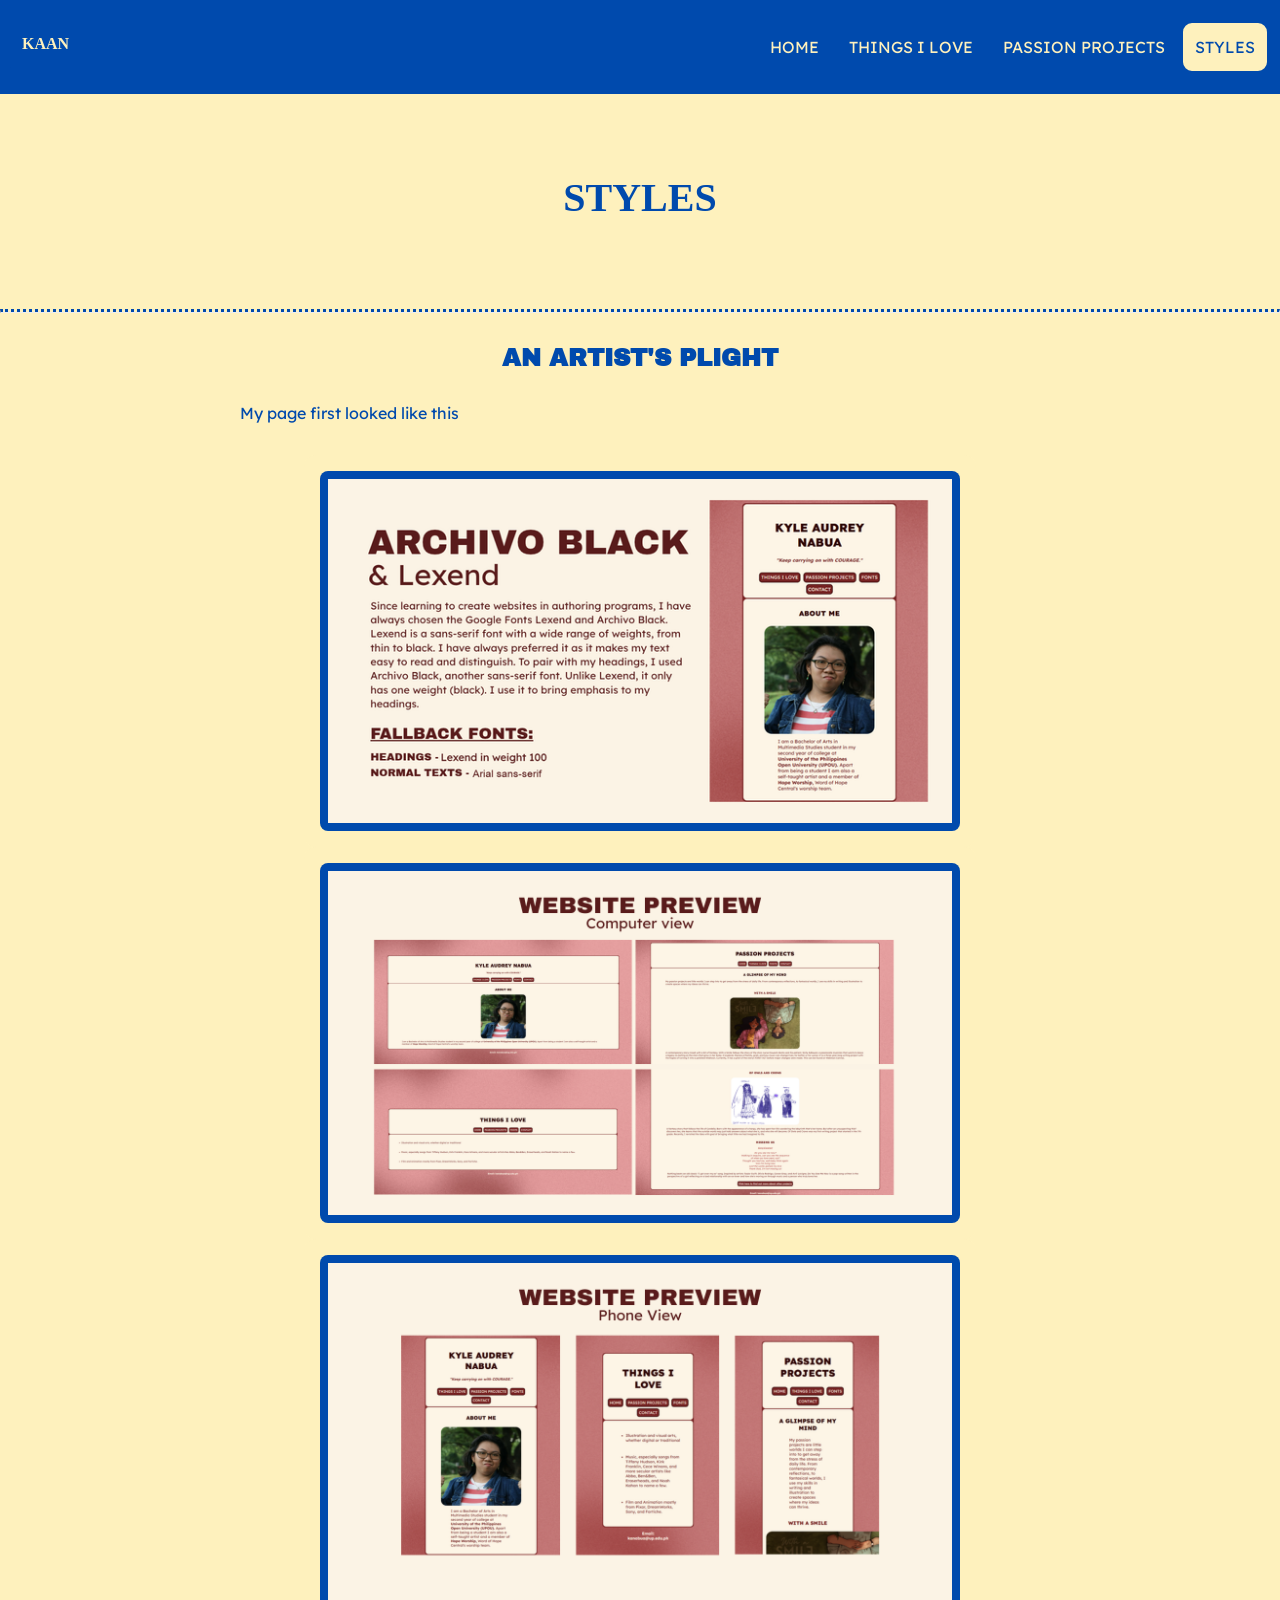
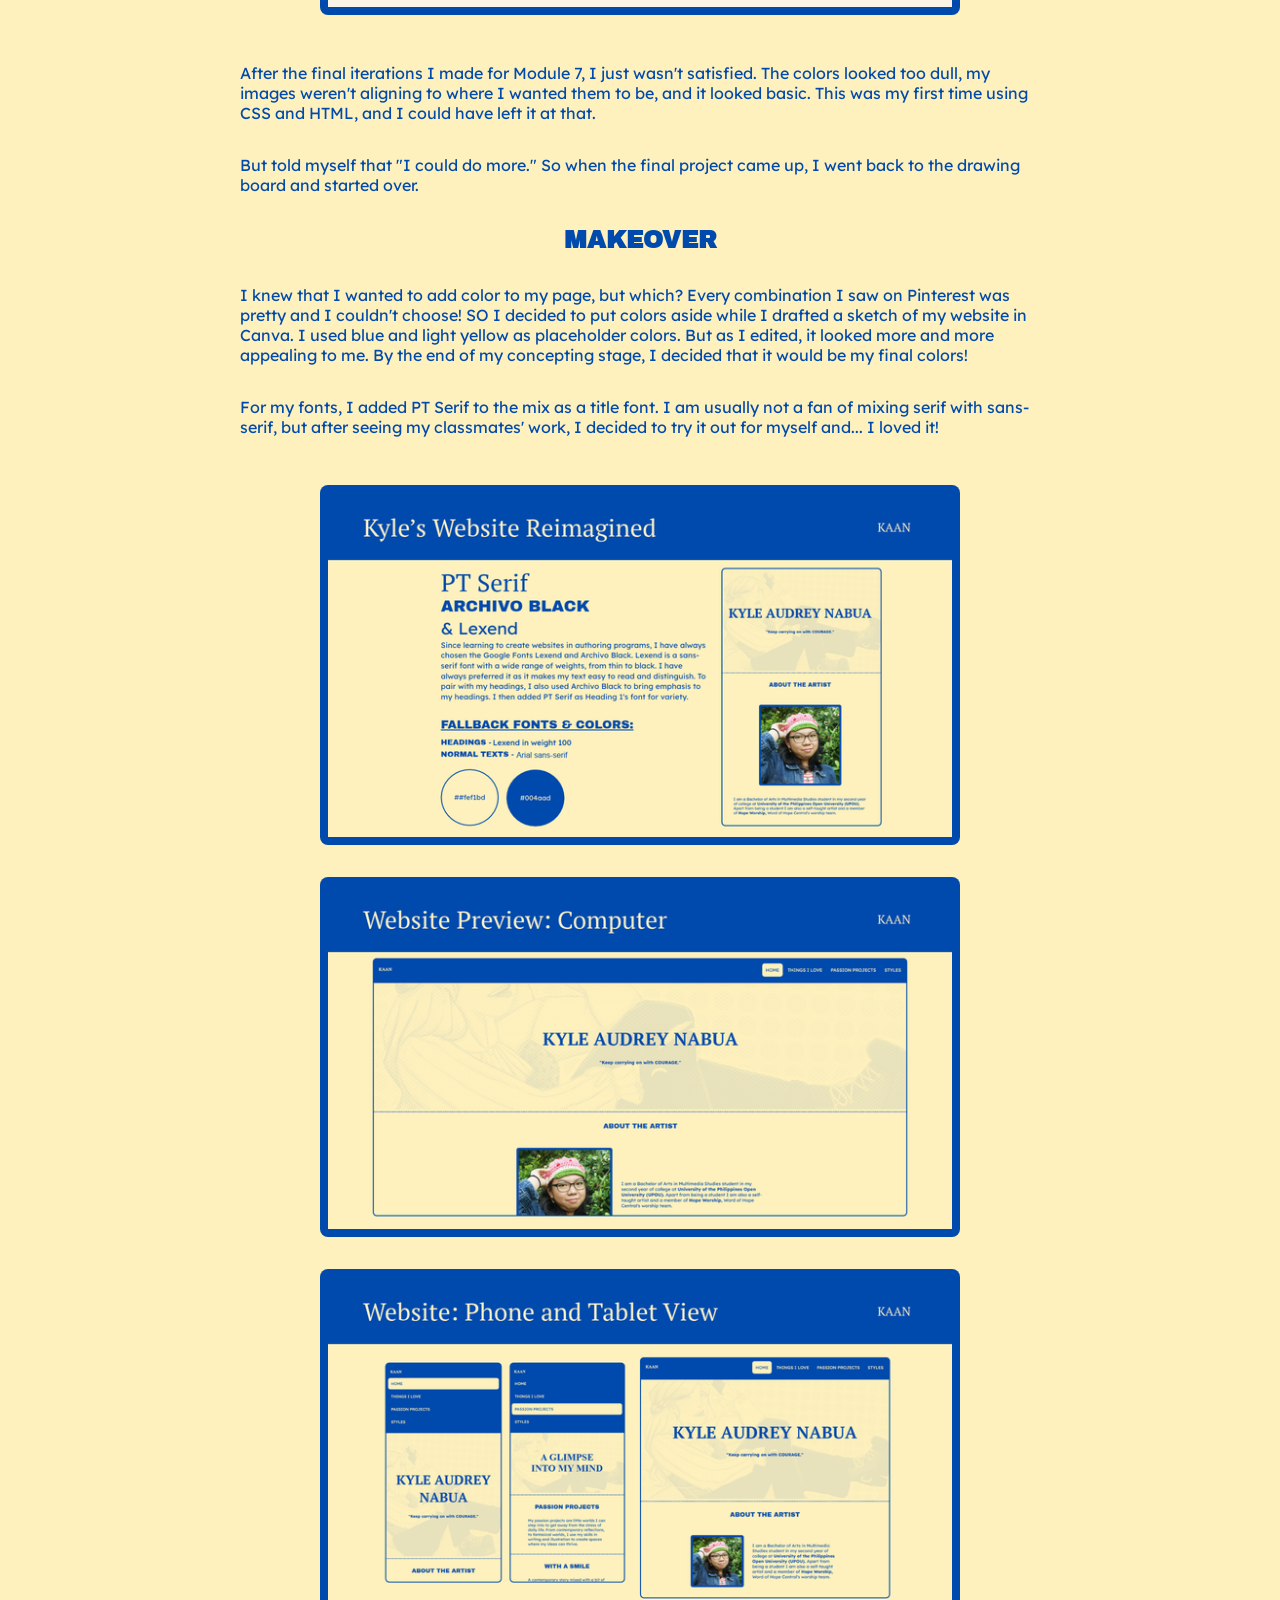
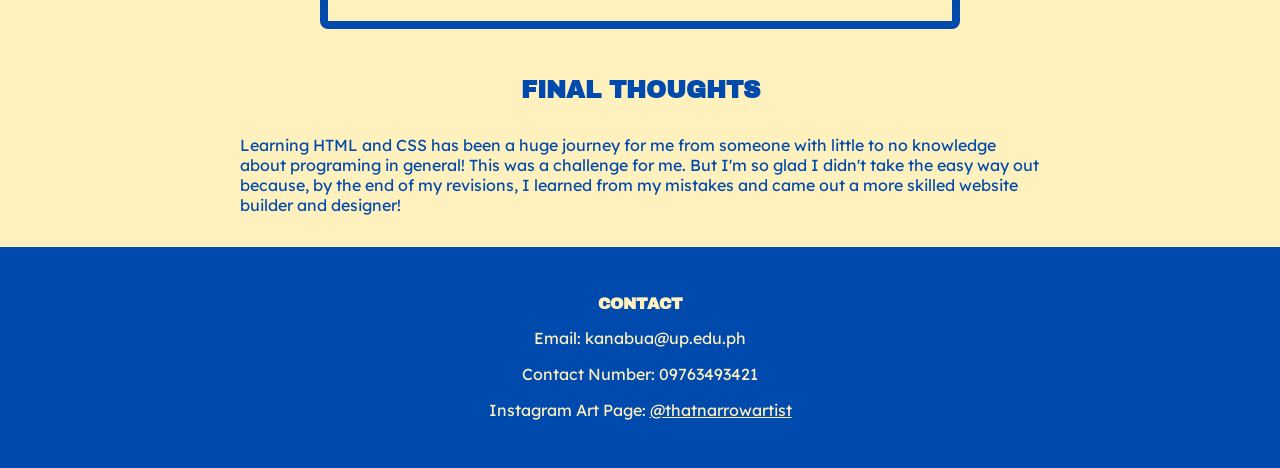
==== fontsused.html @ de3a5d7f "Add files via upload" ====
<!DOCTYPE html>
<html lang="en">

<!-- MAIN BANNER AREA -->

<head>
 <meta charset="UTF-8">
  <title>HOME</title>
<link rel="stylesheet" href="https://fonts.googleapis.com/css?family=Lexend">
<link rel="preconnect" href="https://fonts.googleapis.com">
<link rel="preconnect" href="https://fonts.gstatic.com" crossorigin>
<link href="https://fonts.googleapis.com/css2?family=Archivo+Black&family=Lexend:wght@100..900&display=swap" rel="stylesheet">
</head>

<!-- BUTTONS -->
<body>
  <div class = header>
   <a class = logo><b>KAAN</b></a>
   <div class="header-right">
     <a class=heading href="index.html">HOME</a>
     <a class=heading href="thingsilove.html">THINGS I LOVE</a>
     <a class=heading href="passionprojects.html">PASSION PROJECTS</a>
     <a class=active href="fontsused.html">STYLES</a>
   </div>
  </div>

<!-- BUTTONS -->
<div class = decoration>
<h1 id = styles><b>STYLES</b></h1>
</div>
<hr>


<link rel="stylesheet" href="mystyles.css">

<!-- FONTS USED-->
  <main>
 
    <h2>AN ARTIST'S PLIGHT</h2>
    <p>My page first looked like this</p>
    <div class = container3>
    <div><img src="OLD1.png" alt="OLD WEBSITE" height="450" width="270"></div>
    <div><img src="OLD2.png" alt="OLD WEBSITE" height="450" width="270"></div>
    <div><img src="OLD3.png" alt="POLD WEBSITE" height="450" width="270"></div>
    </div>
    <p>After the final iterations I made for Module 7, I just wasn't satisfied. The colors looked too dull, 
      my images weren't aligning to where I wanted them to be, and it looked basic. This was my first time using
      CSS and HTML, and I could have left it at that.</p>

    <p>But told myself that "I could do more." So when the final project came up, I went back to
      the drawing board and started over.</p>
   
    <h2>MAKEOVER</h2>
    <p>I knew that I wanted to add color to my page, but which? Every combination I saw on Pinterest was pretty and I couldn't choose!
      SO I decided to put colors aside while I drafted a sketch of my website in Canva. I used blue and light yellow as placeholder
      colors. But as I edited, it looked more and more appealing to me. By the end of my concepting stage, I decided that it would be my final colors!
    </p>
    <p>For my fonts, I added PT Serif to the mix as a title font. I am usually not a fan of mixing serif with sans-serif, but after seeing my classmates'
      work, I decided to try it out for myself and... I loved it!
    <div class = container3>
     <div><img src="NEW1.png" alt="NEW WEBSITE" height="450" width="270"></div>
     <div><img src="NEW2.png" alt="NEW WEBSITE" height="450" width="270"></div>
     <div><img src="NEW3.png" alt="NEW WEBSITE" height="450" width="270"></div>
    </div>

    <h2>FINAL THOUGHTS</h2>
      <p>Learning HTML and CSS has been a huge journey for me from someone with little to no knowledge about programing in general!
        This was a challenge for me. But I'm so glad I didn't take the easy way out because, by the end of my revisions, I learned from my
        mistakes and came out a more skilled website builder and designer! 
    </p>
  <footer>
  <div class = footer>
   <h3 class = foot><b>CONTACT</b></h3>
    <p class = foot>Email: kanabua@up.edu.ph</p>
    <p class = foot>Contact Number: 09763493421</p>
    <p class = foot>Instagram Art Page: <a href="https://www.instagram.com/thatnarrowartist/">@thatnarrowartist</a></p>
  </div>
</footer>

  </main>
  </body>
<!-- FOOTER -->

</html>
---- mystyles.css ----
/*Main styles*/

/*HEADER*/

 * {box-sizing: border-box;}

   body{
    background-color:#fef1bd;
    background-repeat: no-repeat;
    background-position: center;
    background-attachment: fixed;
    background-size: cover;
    margin: 0;
    font-family: "Lexend", sans-serif;
   }

.header {
  overflow: hidden;
  background-color: #004aad;
  padding: 20px 10px;
}


.header a {
  float: left;
  color:  #fef1bd;
  text-align: center;
  padding: 0.75rem;
  text-decoration: none;
  font-size: 1rem; 
  line-height: 1.5rem;
  border-radius: 0.03rem;
}

.logo {
  font-family: "PT Serif", serif;
  background-color: #004aad;
  font-size: 1rem;
}

.header a.active {
  background-color: #fef1bd;
  border: solid;
  color: #004aad;
  border-radius: 0.75rem;
}

.header-right {
  float: right;
  transition-duration: 0.4s;
  cursor: pointer;
}

.heading{
  border: solid;
  border-radius: 0.75rem;
  border-color: #004aad;
  color: #004aad;
}

.heading:hover {
  background-color: #fef1bd;
  border: solid;
  border-radius: 0.75rem;
  border-color: #004aad;
  color: #004aad;
  transition-duration: 0.4s;
  cursor: pointer;
}


/*FOOTER*/
 * {box-sizing: border-box;}

 .footer {
  overflow: hidden;
  background-color: #004aad;
  padding: 2rem;
}
.foot {
  margin: 1rem;
  color:  #fef1bd;
  text-align: center;
  text-decoration: none;
  font-size: 1rem; 
}

@media screen and (max-width: 768px){
     body{
    background-color: #fef1bd;
    background-repeat: no-repeat;
    background-position: center;
    background-attachment: fixed;
    background-size: cover;
    margin: 0;
    font-family: "Lexend", sans-serif;
   }
  .header a {
    float: none;
    display: block;
    text-align: left;
  }
  
  .header-right {
    float: none;
  }
}


/*💗🔥MAIN SHENANIGANS */

/*BUTTONS PART 0*/
.bodybutton{
  overflow: hidden;
  background-color: #fef1bd;
  padding: 1rem;
  margin: 1rem;
  display: flex;
  justify-content: center;
  align-items: center;  


}
.button{
  background-color: #004aad;
  color: #fef1bd;
  padding: 1rem;
  border: solid;
  border-radius: 0.75rem;
  text-align: center;
  text-decoration: none;
  font-size: 1rem; 
  font-family: "Lexend", sans-serif;
  transition-duration: 0.4s;
  cursor: pointer;
  
}
.button:hover {
  transition-duration: 0.4s;
  cursor: pointer;
  background-color: #fef1bd;
  border: solid;
  border-color: #004aad;
  color: #004aad;
}


/*PART 1*/

h1{
  color: #004aad;
  font-family: "PT Serif", serif;
  text-align: center;
  margin-top: 10rem;
}
#love{
  margin: 5rem;
  font-size: 2.5rem;
}

#mind{
  margin: 5rem;
  font-size: 2.5rem;
}

#styles{
  margin: 5rem;
  font-size: 2.5rem;
}

#name {
  font-size: 4rem;
}

#quote{
  color: #004aad;
  text-align: center;
  margin-bottom: 10rem;
}
#intro{
  margin: 1rem;
}
#lyrics{
  color: #fef1bd;
  text-align: left;
  margin: 1rem;
}


hr{
  border-top: 0.15rem dotted;
  color: #004aad;
}
/*PART 2*/
h2{
  color: #004aad;
  font-family: "Archivo Black", sans-serif;
  text-align: center;
  margin: 2rem;
}
h3{
  color: #004aad;
  font-family: "Archivo Black", sans-serif;
  text-align: center;
}

/*PART 3*/
p{
  margin-left: 13rem;
  margin-right: 10rem;
  margin-top: 2rem;
  margin-bottom: 2rem;
  color: #004aad;
}
a{
  color: #fef1bd;
}

/*💗FLEX CONTAINERS*/


.container{
  display: flex;
  overflow: hidden;
  background-color: #fef1bd;
  padding: 1rem;
  margin: 1rem;
  justify-content: center;
  align-items: center;  
}/*Main styles*/

/*HEADER*/

 * {box-sizing: border-box;}

   body{
    background-color:#fef1bd;
    background-repeat: no-repeat;
    background-position: center;
    background-attachment: fixed;
    background-size: cover;
    margin: 0;
    font-family: "Lexend", sans-serif;
   }

.header {
  overflow: hidden;
  background-color: #004aad;
  padding: 20px 10px;
}


.header a {
  float: left;
  color:  #fef1bd;
  text-align: center;
  padding: 0.75rem;
  text-decoration: none;
  font-size: 1rem; 
  line-height: 1.5rem;
  border-radius: 0.03rem;
}

.logo {
  font-family: "PT Serif", serif;
  background-color: #004aad;
  font-size: 1rem;
}

.header a.active {
  background-color: #fef1bd;
  border: solid;
  color: #004aad;
  border-radius: 0.75rem;
}

.header-right {
  float: right;
  transition-duration: 0.4s;
  cursor: pointer;
}

.heading{
  border: solid;
  border-radius: 0.75rem;
  border-color: #004aad;
  color: #004aad;
}

.heading:hover {
  background-color: #fef1bd;
  border: solid;
  border-radius: 0.75rem;
  border-color: #004aad;
  color: #004aad;
  transition-duration: 0.4s;
  cursor: pointer;
}


/*FOOTER*/
 * {box-sizing: border-box;}

 .footer {
  color:#fef1bd;
  overflow: hidden;
  background-color: #004aad;
  padding: 2rem;
}
.foot {
  margin: 1rem;
  color:  #fef1bd;
  text-align: center;
  text-decoration: none;
  font-size: 1rem; 
}


@media screen and (max-width: 768px){
     body{
    background-color: #fef1bd;
    background-repeat: no-repeat;
    background-position: center;
    background-attachment: fixed;
    background-size: cover;
    margin: 0;
    font-family: "Lexend", sans-serif;
   }
  .header a {
    float: none;
    display: block;
    text-align: left;
  }
  
  .header-right {
    float: none;
  }
}


/*✨TITLE HEADERS*/
.decoration {
    display: flex;
    flex-direction: column;
    background-image: url(BG.PNG);
    background-repeat: no-repeat;
    background-position: center;
    background-attachment:scroll;
    background-size: cover;
    margin: auto;
}

/*💗🔥MAIN SHENANIGANS */

/*BUTTONS PART 0*/
.bodybutton{
  overflow: hidden;
  background-color: #fef1bd;
  padding: 1rem;
  margin: 1rem;
  display: flex;
  justify-content: center;
  align-items: center;  


}
.button{
  background-color: #004aad;
  color: #fef1bd;
  padding: 1rem;
  border: solid;
  border-radius: 0.75rem;
  text-align: center;
  text-decoration: none;
  font-size: 1rem; 
  font-family: "Lexend", sans-serif;
  transition-duration: 0.4s;
  cursor: pointer;
  
}
.button:hover {
  transition-duration: 0.4s;
  cursor: pointer;
  background-color: #fef1bd;
  border: solid;
  border-color: #004aad;
  color: #004aad;
}


/*PART 1*/

h1{
  color: #004aad;
  font-family: "PT Serif", serif;
  text-align: center;
  font-weight: 1000;
  margin-top: 10rem;
}
#love{
  margin: 5rem;
  font-size: 2.5rem;
}

#mind{
  margin: 5rem;
  font-size: 2.5rem;
}

#styles{
  margin: 5rem;
  font-size: 2.5rem;
}

#name {
  font-size: 4rem;
  font-weight: 1000;
  margin-bottom: 0.10rem;
}

#quote{
  color: #004aad;
  font-weight: 750;
  text-align: center;
  margin-bottom: 10rem;
}
#intro{
  margin: 1rem;
}


#facts{
  margin: 1rem;
  text-align: left;
}


li{
  margin-left: 2rem;
  color:#004aad;
  font-family: "Lexend", sans-serif;

}

hr{
  border-top: 0.20rem dotted;
  color: #004aad;
}
/*PART 2*/
h2{
  color: #004aad;
  font-family: "Archivo Black", sans-serif;
  text-align: center;
  margin: 2rem;
}
h3{
  color: #004aad;
  font-family: "Archivo Black", sans-serif;
  text-align: center;
}

/*PART 3*/
p{
  margin-left: 30rem;
  margin-right: 30rem;
  margin-top: 2rem;
  margin-bottom: 1rem;
  color: #004aad;
}


/*💗FLEX CONTAINERS*/


.container{
  display: flex;
  overflow: hidden;
  background-color: #fef1bd;
  padding-left: 30rem;
  padding-right: 30rem;
  justify-content: center;
  align-items: center;  
}
.container div {
  background-color: #fef1bd;
  border-radius: 0.75rem;
  justify-content: center;
  font-size: 1rem; 
  font-family: "Lexend", sans-serif;
  width: auto;
  height: auto;
}

.container2{
  overflow: hidden;
  background-color: #fef1bd;
  padding-left: 20rem;
  padding-right: 20rem;
  margin: 1rem;
  display: flex;
  justify-content: center;
  align-items: center;  
}
.container2 div {
  background-color: #004aad;
  color: #fef1bd;
  margin-left: 1rem;
  margin-right: 1rem;
  border: solid;
  border-radius: 0.75rem;
  justify-content: center;
  font-size: 1rem; 
  font-family: "Lexend", sans-serif;
  width: 35rem;
  height: 17rem;
}

 img{
  margin: 1rem;
  background-color: #004aad;
  padding: 0.50rem;
  text-align: center;
  border-radius: 0.50rem;
  display: block;
  width: auto;
  height: auto;
}

img:hover{
  transform: scale(1.05);
  cursor: default;
}

a img{
  transition:ease-in;
}
a img:hover{
  transform: scale(1.05);
  cursor: pointer;
}
a{
  color:#004aad;
}
#me{
  background-color: #004aad;
  padding: 0.50rem;
}

  .container3{
   overflow: hidden;
   background-color: #fef1bd;
   padding-left: 20rem;
   padding-right: 20rem;
   margin: 1rem;
   display: flex;
   justify-content: center;
   align-items: center;  
  flex-direction: column;
  }
  .container3 div{
   background-color: #fef1bd;
   border-radius: 0.75rem;
   justify-content: center;
   font-size: 1rem; 
   font-family: "Lexend", sans-serif;
   width: auto;
   height: auto;
  }

  
/*🔥MEDIA*/

@media screen and (min-width: 960px) and (max-width: 1500px){
 .container{
  padding-left: 5rem;
  padding-right: 5rem;
}
 .container div{
  margin: 1px;
}
 .container2{
  padding-left: 1rem;
  padding-right: 1rem;
}
.container2 div {
  margin-bottom: 2rem;
  width: 35rem;
  height: 22rem;
}

 img{
    width: 250px;
    height: 250px;
 }
 p{
  margin-left: 15rem;
  margin-right: 15rem;
  margin-top: 2rem;
  margin-bottom: 2rem;
  color: #004aad;
 }

a{
  color:#fef1bd;
}
.container div {
  background-color: #fef1bd;
  color: #fef1bd;
  margin-left: 1rem;
  margin-right: 1rem;
  border: solid;
  border-radius: 0.75rem;
  justify-content: center;
  font-size: 1rem; 
  font-family: "Lexend", sans-serif;
  width: auto;
  height: auto;
}

.container2{
  overflow: hidden;
  background-color: #fef1bd;
  padding: 1rem;
  margin: 1rem;
  display: flex;
  justify-content: center;
  align-items: center;  
}
.container2 div {
  background-color: #004aad;
  color: #fef1bd;
  margin-left: 1rem;
  margin-right: 1rem;
  border: solid;
  border-radius: 0.75rem;
  justify-content: center;
  font-size: 1rem; 
  font-family: "Lexend", sans-serif;
  width: auto;
  height: auto;
}
#me{
  background-color: #004aad;
  padding: 0.50rem;
}
   .container3{
    padding-left: 2rem;
    padding-right: 2rem;
    margin: 0.5rem;
    display: flex;
    flex-direction: column;

  }
  .container3 div img{
    background-color: #004aad;
    display: flex;
    flex-direction: column;
    width:640px;
    height:360px;
  }

}

@media screen and (max-width: 959px){
  img{
  text-align: center;
  border-radius: 0.50rem;
  display: block;
  width: 350px;
  height: 350px;
}

p{
  margin-left: 10rem;
  margin-right: 10rem;
}
 .container{
  padding-left: 5rem;
  padding-right: 5rem;
}
 .container div{
  margin: 0;
}
 .container2{
  padding-left: 1rem;
  padding-right: 1rem;
}
.container2 div {
  margin-bottom: 2rem;
  width: 35rem;
  height: 22rem;
}
 img{
    width: 250px;
    height: 250px;
 }

   .container3{
    padding-left: 2rem;
    padding-right: 2rem;
    margin: 0.5rem;
    display: flex;
    flex-direction: column;

  }
  .container3 div img{
    background-color: #004aad;
    display: flex;
    flex-direction: column;
    width:640px;
    height:360px;
  }
}

@media screen and (max-width: 768px){

  h2{
    margin-left: 2rem;
    margin-right: 2rem;
  }
  button{
    margin: 1rem;
  }
  .container{
    padding-left: 2rem;
    padding-right: 2rem;
    margin: 0.5rem;
    display: flex;
    flex-direction: column;
  }
  .container div{
    background-color: #fef1bd;
    display: flex;
    margin: 0.5rem;
    flex-direction: column;
  }
    .container2{
    display: flex;
    margin: 0.5rem;
    flex-direction: column;
    width: auto;
    height: auto;
  }
  .container2 div{
    display: flex;
    margin-left: 2rem;
    margin-right: 2rem;
    flex-direction: column;
    width: 28rem;
    height: auto;
  }
  img{
    width: 350px;
    height: 350px;
  }
    p{
    margin-left: 5rem;
    margin-right: 5rem;
    margin-bottom: 2rem;
  }
  #name{
    font-size: 3.5rem;
  }

  .container3{
    padding-left: 2rem;
    padding-right: 2rem;
    margin: 0.5rem;
    display: flex;
    flex-direction: column;

  }
  .container3 div img{
    background-color: #004aad;
    display: flex;
    flex-direction: column;
    width:427px;
    height:240px;
  }
}
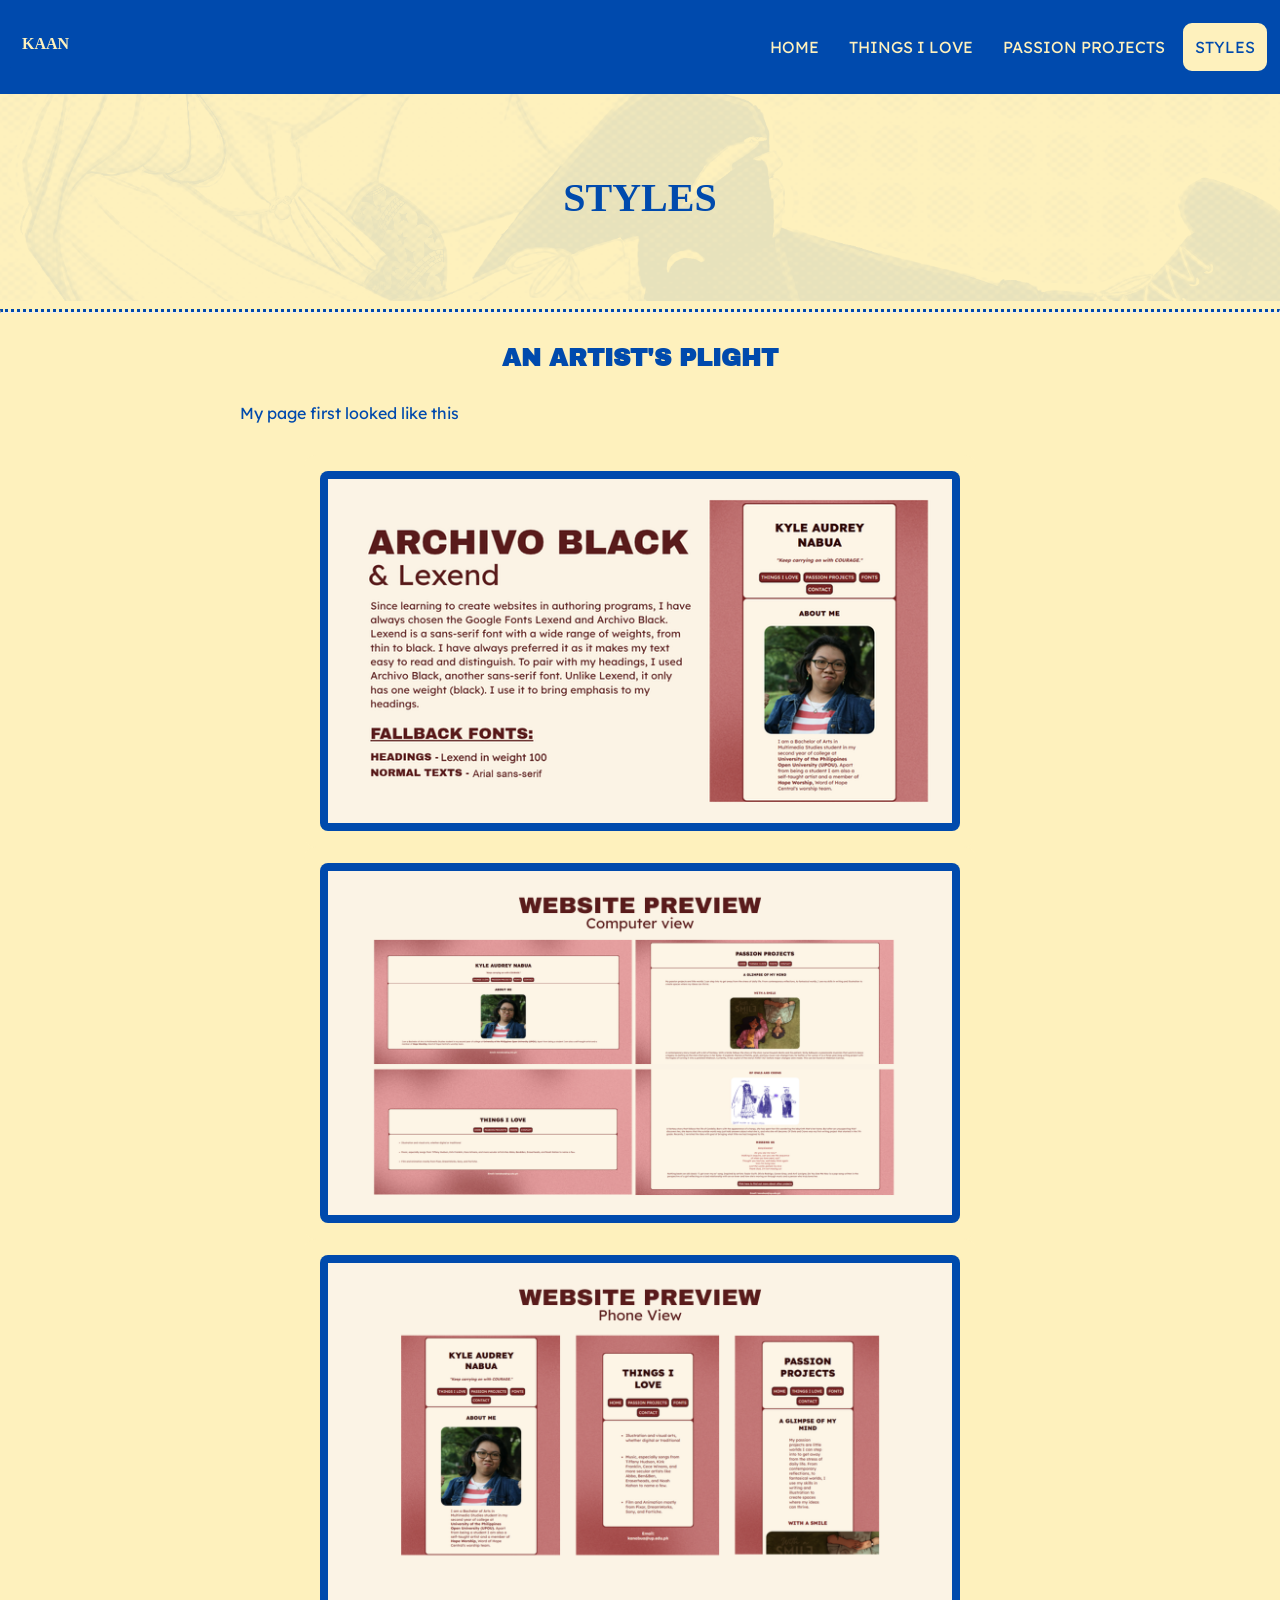
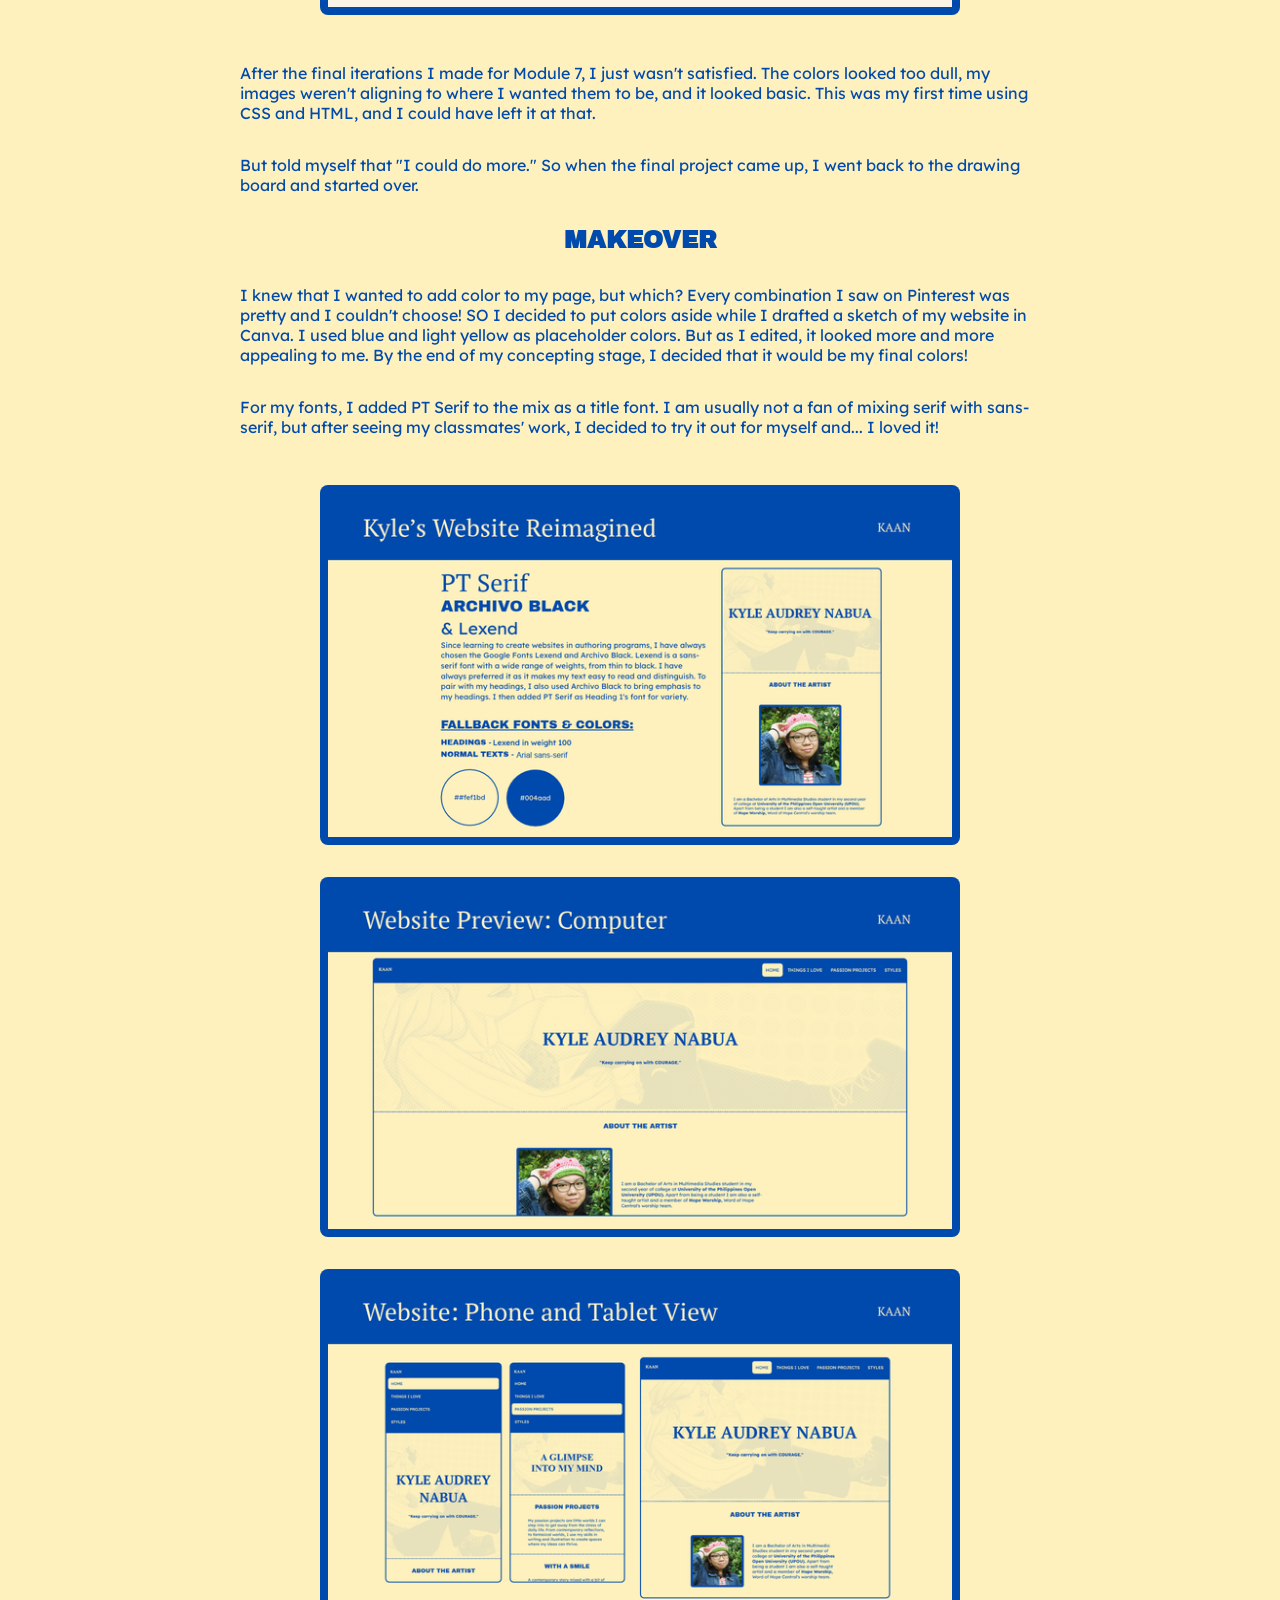
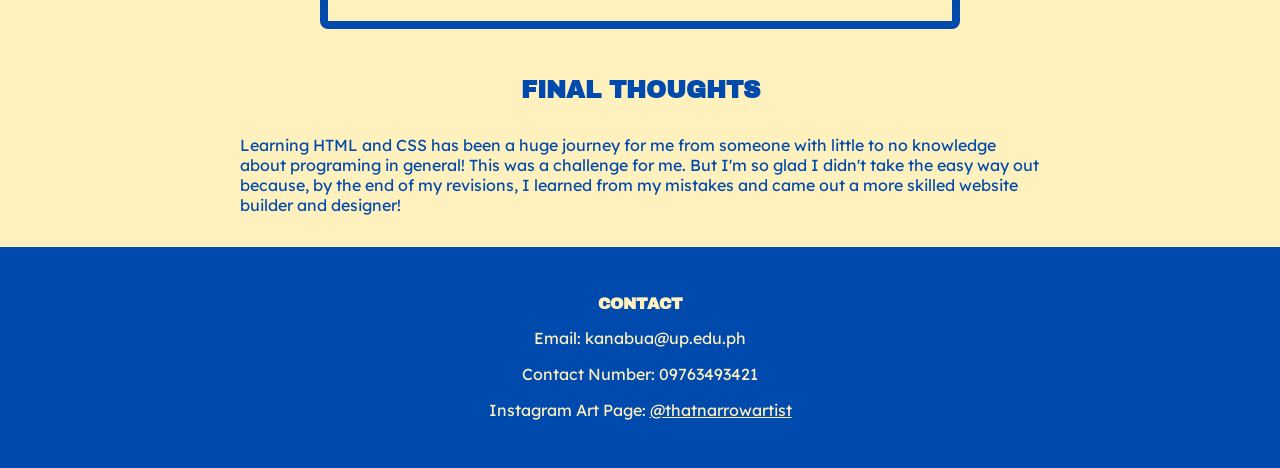
==== commit 1d55b5c6: "Update fontsused.html" ====
--- a/fontsused.html
+++ b/fontsused.html
@@ -5,7 +5,7 @@
 
 <head>
  <meta charset="UTF-8">
-  <title>HOME</title>
+  <title>STYLES</title>
 <link rel="stylesheet" href="https://fonts.googleapis.com/css?family=Lexend">
 <link rel="preconnect" href="https://fonts.googleapis.com">
 <link rel="preconnect" href="https://fonts.gstatic.com" crossorigin>
@@ -73,7 +73,7 @@
    <h3 class = foot><b>CONTACT</b></h3>
     <p class = foot>Email: kanabua@up.edu.ph</p>
     <p class = foot>Contact Number: 09763493421</p>
-    <p class = foot>Instagram Art Page: <a href="https://www.instagram.com/thatnarrowartist/">@thatnarrowartist</a></p>
+    <p class = foot>Instagram Art Page: <a id = insta href="https://www.instagram.com/thatnarrowartist/">@thatnarrowartist</a></p>
   </div>
 </footer>
 
@@ -81,4 +81,4 @@
   </body>
 <!-- FOOTER -->
 
-</html>+</html>
--- a/mystyles.css
+++ b/mystyles.css
@@ -227,7 +227,9 @@
   margin: 1rem;
   justify-content: center;
   align-items: center;  
-}/*Main styles*/
+}
+
+/*Main styles*/
 
 /*HEADER*/
 
@@ -339,16 +341,6 @@
 
 
 /*✨TITLE HEADERS*/
-.decoration {
-    display: flex;
-    flex-direction: column;
-    background-image: url(BG.PNG);
-    background-repeat: no-repeat;
-    background-position: center;
-    background-attachment:scroll;
-    background-size: cover;
-    margin: auto;
-}
 
 /*💗🔥MAIN SHENANIGANS */
 
@@ -467,7 +459,9 @@
   margin-bottom: 1rem;
   color: #004aad;
 }
-
+#insta{
+  color: #fef1bd;
+}
 
 /*💗FLEX CONTAINERS*/
 
@@ -502,17 +496,21 @@
   align-items: center;  
 }
 .container2 div {
-  background-color: #004aad;
-  color: #fef1bd;
+  background-color: #fef1bd;
+  color: #004aad;
   margin-left: 1rem;
   margin-right: 1rem;
-  border: solid;
+   border-color: #004aad;
+  border: 0.15rem solid;
   border-radius: 0.75rem;
   justify-content: center;
   font-size: 1rem; 
   font-family: "Lexend", sans-serif;
-  width: 35rem;
-  height: 17rem;
+  width: auto;
+  height: auto;
+}
+.container2 div p{
+   margin: 2rem;
 }
 
  img{
@@ -578,15 +576,6 @@
  .container div{
   margin: 1px;
 }
- .container2{
-  padding-left: 1rem;
-  padding-right: 1rem;
-}
-.container2 div {
-  margin-bottom: 2rem;
-  width: 35rem;
-  height: 22rem;
-}
 
  img{
     width: 250px;
@@ -620,18 +609,20 @@
 .container2{
   overflow: hidden;
   background-color: #fef1bd;
-  padding: 1rem;
+  padding-left: 1rem;
+   padding-right: 1rem;
   margin: 1rem;
   display: flex;
   justify-content: center;
   align-items: center;  
 }
 .container2 div {
-  background-color: #004aad;
-  color: #fef1bd;
+  background-color: #fef1bd;
+  color: #004aad;
   margin-left: 1rem;
   margin-right: 1rem;
-  border: solid;
+   border-color: #004aad;
+  border: 0.15rem solid;
   border-radius: 0.75rem;
   justify-content: center;
   font-size: 1rem; 
@@ -639,6 +630,10 @@
   width: auto;
   height: auto;
 }
+   .container2 div p{
+   margin: 2rem;
+}
+      
 #me{
   background-color: #004aad;
   padding: 0.50rem;
@@ -661,7 +656,7 @@
 
 }
 
-@media screen and (max-width: 959px){
+@media screen and (min-width: 769px) and (max-width: 959px){
   img{
   text-align: center;
   border-radius: 0.50rem;
@@ -670,10 +665,14 @@
   height: 350px;
 }
 
-p{
-  margin-left: 10rem;
-  margin-right: 10rem;
-}
+ p{
+  margin-left: 15rem;
+  margin-right: 15rem;
+  margin-top: 2rem;
+  margin-bottom: 2rem;
+  color: #004aad;
+ }
+   
  .container{
   padding-left: 5rem;
   padding-right: 5rem;
@@ -684,11 +683,24 @@
  .container2{
   padding-left: 1rem;
   padding-right: 1rem;
+
 }
 .container2 div {
-  margin-bottom: 2rem;
-  width: 35rem;
-  height: 22rem;
+  background-color: #fef1bd;
+  color: #004aad;
+  margin-left: 1rem;
+  margin-right: 1rem;
+   border-color: #004aad;
+  border: 0.15rem solid;
+  border-radius: 0.75rem;
+  justify-content: center;
+  font-size: 1rem; 
+  font-family: "Lexend", sans-serif;
+  width: auto;
+  height: auto;
+}
+   .container2 div p{
+   margin: 2rem;
 }
  img{
     width: 250px;
@@ -735,19 +747,25 @@
     flex-direction: column;
   }
     .container2{
+    padding-left: 2rem;
+    padding-right: 2rem;
     display: flex;
     margin: 0.5rem;
-    flex-direction: column;
+    flex-direction: column; 
     width: auto;
     height: auto;
   }
   .container2 div{
-    display: flex;
+    background-color: #fef1bd;
+    color: #004aad;
     margin-left: 2rem;
     margin-right: 2rem;
-    flex-direction: column;
-    width: 28rem;
+    border-color: #004aad;
+    border: 0.15rem solid;
+    flex-direction: column;
+    width: 26rem;
     height: auto;
+    margin-bottom: 1rem;
   }
   img{
     width: 350px;
@@ -777,4 +795,18 @@
     width:427px;
     height:240px;
   }
-}+}
+
+/*TITLE HEADER DECORATION*/
+
+.decoration {
+    display: flex;
+    flex-direction: column;
+    background-image: url("BG.png");
+    background-repeat: no-repeat;
+    background-position: center;
+    background-attachment:scroll;
+    background-size: cover;
+    margin: auto;
+    min-height: auto;
+}
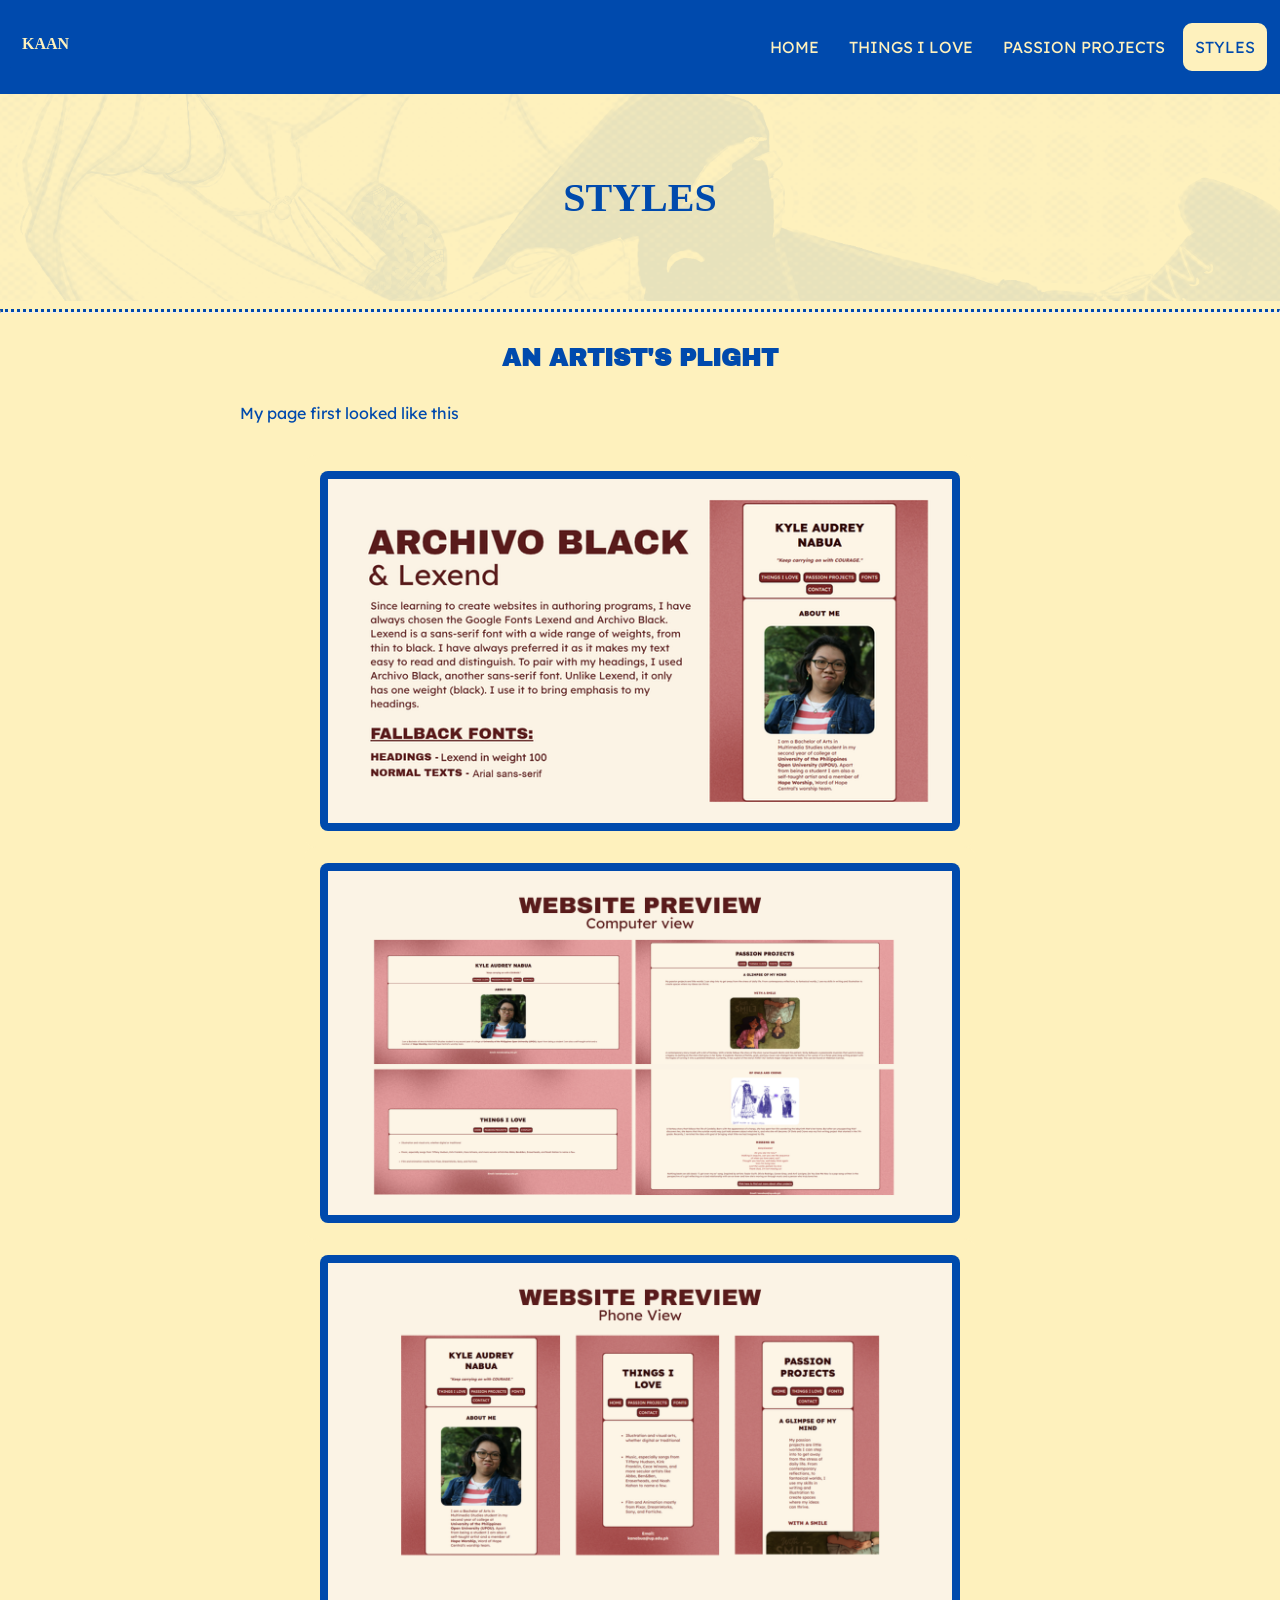
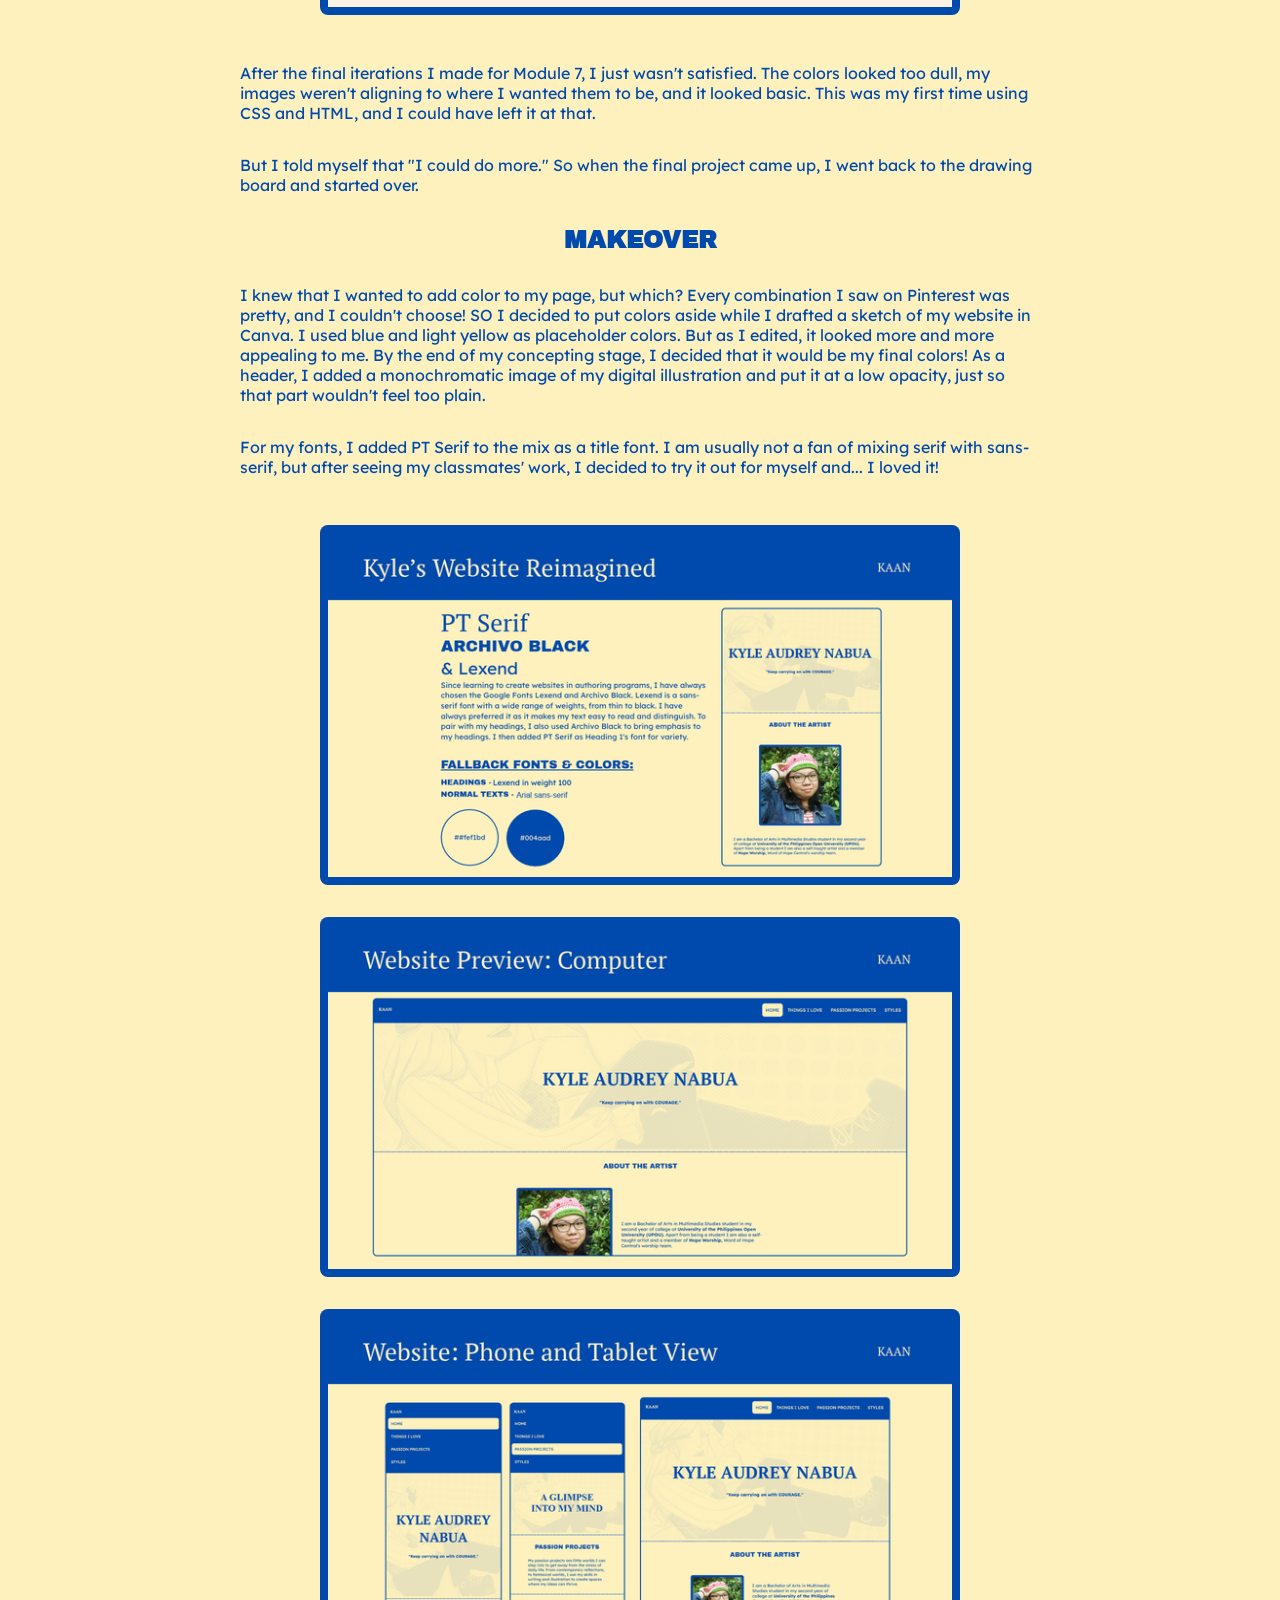
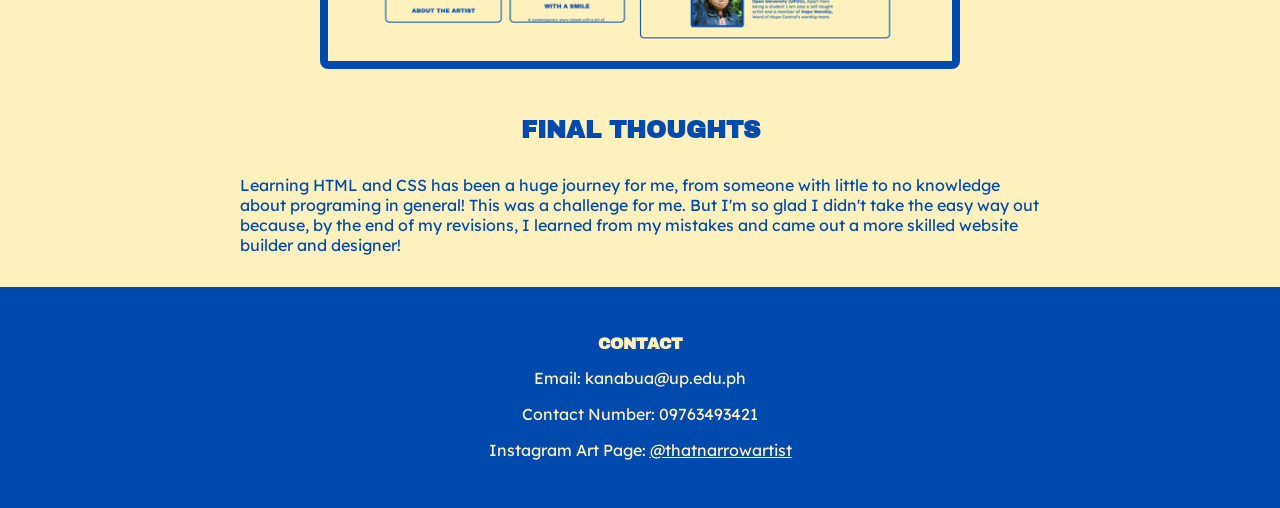
==== commit 7f216da5: "Update fontsused.html" ====
--- a/fontsused.html
+++ b/fontsused.html
@@ -47,13 +47,14 @@
       my images weren't aligning to where I wanted them to be, and it looked basic. This was my first time using
       CSS and HTML, and I could have left it at that.</p>
 
-    <p>But told myself that "I could do more." So when the final project came up, I went back to
+    <p>But I told myself that "I could do more." So when the final project came up, I went back to
       the drawing board and started over.</p>
    
     <h2>MAKEOVER</h2>
-    <p>I knew that I wanted to add color to my page, but which? Every combination I saw on Pinterest was pretty and I couldn't choose!
+    <p>I knew that I wanted to add color to my page, but which? Every combination I saw on Pinterest was pretty, and I couldn't choose!
       SO I decided to put colors aside while I drafted a sketch of my website in Canva. I used blue and light yellow as placeholder
       colors. But as I edited, it looked more and more appealing to me. By the end of my concepting stage, I decided that it would be my final colors!
+     As a header, I added a monochromatic image of my digital illustration and put it at a low opacity, just so that part wouldn't feel too plain.
     </p>
     <p>For my fonts, I added PT Serif to the mix as a title font. I am usually not a fan of mixing serif with sans-serif, but after seeing my classmates'
       work, I decided to try it out for myself and... I loved it!
@@ -64,7 +65,7 @@
     </div>
 
     <h2>FINAL THOUGHTS</h2>
-      <p>Learning HTML and CSS has been a huge journey for me from someone with little to no knowledge about programing in general!
+      <p>Learning HTML and CSS has been a huge journey for me, from someone with little to no knowledge about programing in general!
         This was a challenge for me. But I'm so glad I didn't take the easy way out because, by the end of my revisions, I learned from my
         mistakes and came out a more skilled website builder and designer! 
     </p>
